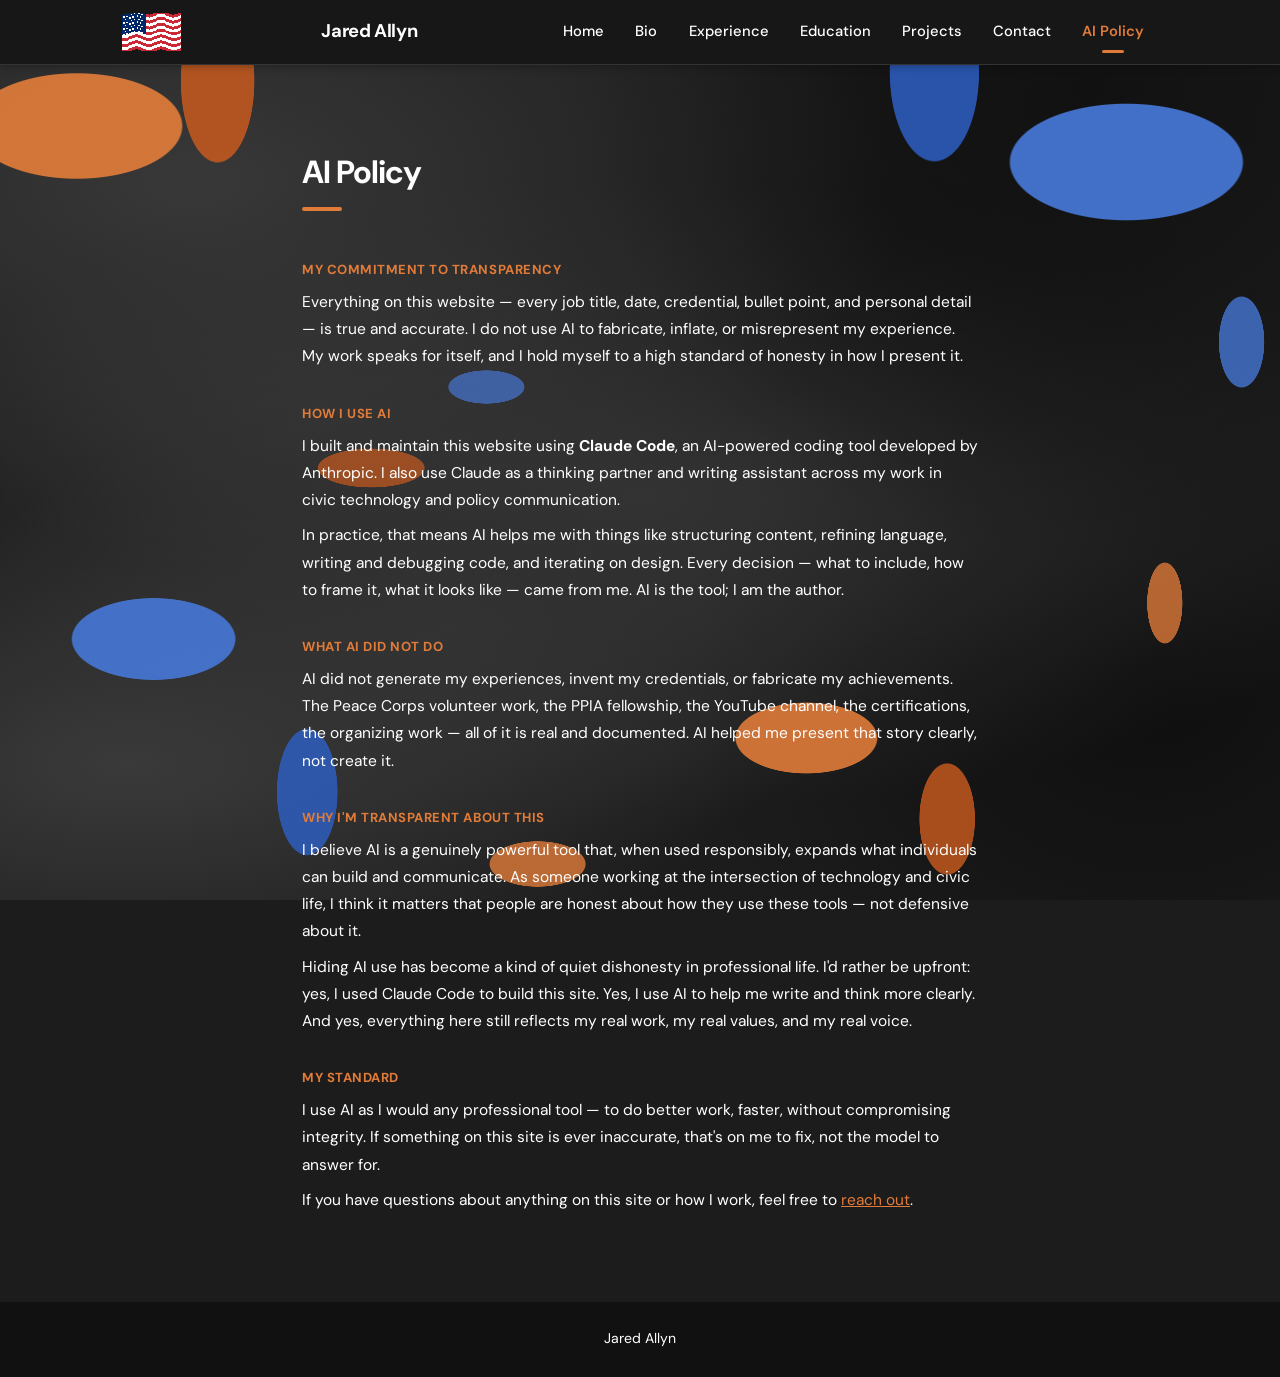
==== ai-policy.html @ b7c7c4d3 "Add files via upload" ====
<!DOCTYPE html>
<html lang="en">
<head>
  <meta charset="UTF-8" />
  <meta name="viewport" content="width=device-width, initial-scale=1.0" />
  <title>AI Policy &mdash; Jared Allyn</title>
  <link rel="stylesheet" href="styles/main.css" />
</head>
<body>

  <!-- ===== NAVBAR ===== -->
  <nav class="navbar" role="navigation" aria-label="Main navigation">
    <div class="navbar__inner">
      <canvas id="flagCanvas" width="120" height="78" style="height:38px;width:59px;image-rendering:pixelated;flex-shrink:0;margin-right:0.5rem;"></canvas><a class="navbar__logo" href="index.html">Jared Allyn</a>
      <div class="navbar__links">
        <a href="index.html">Home</a>
        <a href="bio.html">Bio</a>
        <a href="experience.html">Experience</a>
        <a href="education.html">Education</a>
        <a href="projects.html">Projects</a>
        <a href="contact.html">Contact</a>
        <a href="ai-policy.html">AI Policy</a>
      </div>
      <button class="navbar__hamburger" aria-label="Open menu" aria-expanded="false">
        <span></span><span></span><span></span>
      </button>
    </div>
    <div class="navbar__mobile">
      <a href="index.html">Home</a>
      <a href="bio.html">Bio</a>
      <a href="experience.html">Experience</a>
      <a href="education.html">Education</a>
      <a href="projects.html">Projects</a>
      <a href="contact.html">Contact</a>
      <a href="ai-policy.html">AI Policy</a>
    </div>
  </nav>

  <!-- ===== AI POLICY CONTENT ===== -->
  <section class="page-section">
    <div class="container" style="max-width: 740px;">

      <h1 class="section-title">AI Policy</h1>

      <div class="bio-content">

        <h2>My Commitment to Transparency</h2>
        <p>
          Everything on this website &mdash; every job title, date, credential, bullet point, and personal detail &mdash; is true and accurate. I do not use AI to fabricate, inflate, or misrepresent my experience. My work speaks for itself, and I hold myself to a high standard of honesty in how I present it.
        </p>

        <h2>How I Use AI</h2>
        <p>
          I built and maintain this website using <strong>Claude Code</strong>, an AI-powered coding tool developed by Anthropic. I also use Claude as a thinking partner and writing assistant across my work in civic technology and policy communication.
        </p>
        <p>
          In practice, that means AI helps me with things like structuring content, refining language, writing and debugging code, and iterating on design. Every decision &mdash; what to include, how to frame it, what it looks like &mdash; came from me. AI is the tool; I am the author.
        </p>

        <h2>What AI Did Not Do</h2>
        <p>
          AI did not generate my experiences, invent my credentials, or fabricate my achievements. The Peace Corps volunteer work, the PPIA fellowship, the YouTube channel, the certifications, the organizing work &mdash; all of it is real and documented. AI helped me present that story clearly, not create it.
        </p>

        <h2>Why I'm Transparent About This</h2>
        <p>
          I believe AI is a genuinely powerful tool that, when used responsibly, expands what individuals can build and communicate. As someone working at the intersection of technology and civic life, I think it matters that people are honest about how they use these tools &mdash; not defensive about it.
        </p>
        <p>
          Hiding AI use has become a kind of quiet dishonesty in professional life. I'd rather be upfront: yes, I used Claude Code to build this site. Yes, I use AI to help me write and think more clearly. And yes, everything here still reflects my real work, my real values, and my real voice.
        </p>

        <h2>My Standard</h2>
        <p>
          I use AI as I would any professional tool &mdash; to do better work, faster, without compromising integrity. If something on this site is ever inaccurate, that's on me to fix, not the model to answer for.
        </p>
        <p>
          If you have questions about anything on this site or how I work, feel free to <a href="contact.html" style="color: var(--orange); text-decoration: underline;">reach out</a>.
        </p>

      </div>
    </div>
  </section>

  <footer>
    <p>Jared Allyn</p>
  </footer>

  <script src="scripts/main.js"></script>
</body>
</html>
---- styles/main.css ----
/* =============================================
   JARED ALLYN — PERSONAL WEBSITE
   styles/main.css
   ============================================= */

@import url('https://fonts.googleapis.com/css2?family=DM+Sans:ital,opsz,wght@0,9..40,300;0,9..40,400;0,9..40,500;0,9..40,600;0,9..40,700;1,9..40,400&display=swap');

/* ---- Reset & Base ---- */
*, *::before, *::after {
  box-sizing: border-box;
  margin: 0;
  padding: 0;
}

:root {
  --white:       #FFFFFF;
  --gray-100:    #2A2A2A;
  --gray-200:    #333333;
  --gray-400:    #FFFFFF;
  --gray-600:    #FFFFFF;
  --gray-800:    #FFFFFF;
  --near-black:  #FFFFFF;
  --orange:      #E07B39;
  --orange-dark: #C4662A;
  --navy:        #A8C0E8;
  --navy-light:  #243659;
  --bg-base:     #1C1C1C;
  --bg-card:     #222222;
  --bg-nav:      #171717;
  --font:        'DM Sans', sans-serif;
  --radius:      10px;
  --shadow:      0 2px 16px rgba(0,0,0,0.35);
  --shadow-md:   0 4px 24px rgba(0,0,0,0.45);
  --transition:  0.2s ease;
  --max-width:   1100px;
}

html {
  scroll-behavior: smooth;
}

body {
  font-family: var(--font);
  background:
    /* orange paint splatters */
    radial-gradient(ellipse 190px 95px  at 6%  14%,  rgba(224,123,57,0.92) 0%, rgba(224,123,57,0.92) 55%, transparent 56%),
    radial-gradient(ellipse 70px 155px  at 17% 9%,   rgba(200,90,30,0.85)  0%, rgba(200,90,30,0.85)  52%, transparent 53%),
    radial-gradient(ellipse 130px 65px  at 63% 82%,  rgba(224,123,57,0.90) 0%, rgba(224,123,57,0.90) 54%, transparent 55%),
    radial-gradient(ellipse 55px 110px  at 74% 91%,  rgba(200,90,30,0.82)  0%, rgba(200,90,30,0.82)  50%, transparent 51%),
    radial-gradient(ellipse 95px 45px   at 42% 96%,  rgba(224,123,57,0.80) 0%, rgba(224,123,57,0.80) 50%, transparent 51%),
    radial-gradient(ellipse 35px 80px   at 91% 67%,  rgba(224,123,57,0.78) 0%, rgba(224,123,57,0.78) 50%, transparent 51%),
    radial-gradient(ellipse 110px 40px  at 29% 52%,  rgba(200,90,30,0.70)  0%, rgba(200,90,30,0.70)  48%, transparent 49%),
    /* blue paint splatters */
    radial-gradient(ellipse 210px 105px at 88% 18%,  rgba(70,120,215,0.92) 0%, rgba(70,120,215,0.92) 55%, transparent 56%),
    radial-gradient(ellipse 85px 170px  at 73% 8%,   rgba(45,95,195,0.85)  0%, rgba(45,95,195,0.85)  52%, transparent 53%),
    radial-gradient(ellipse 150px 75px  at 12% 71%,  rgba(70,120,215,0.90) 0%, rgba(70,120,215,0.90) 54%, transparent 55%),
    radial-gradient(ellipse 60px 125px  at 24% 88%,  rgba(45,95,195,0.82)  0%, rgba(45,95,195,0.82)  50%, transparent 51%),
    radial-gradient(ellipse 45px 90px   at 97% 38%,  rgba(70,120,215,0.78) 0%, rgba(70,120,215,0.78) 50%, transparent 51%),
    radial-gradient(ellipse 105px 50px  at 51% 3%,   rgba(45,95,195,0.75)  0%, rgba(45,95,195,0.75)  48%, transparent 49%),
    radial-gradient(ellipse 80px 35px   at 38% 43%,  rgba(70,120,215,0.68) 0%, rgba(70,120,215,0.68) 47%, transparent 48%),
    /* liquid gray base */
    radial-gradient(ellipse 80% 60%  at 15% 20%,  #383838 0%, transparent 70%),
    radial-gradient(ellipse 60% 80%  at 85% 10%,  #111111 0%, transparent 65%),
    radial-gradient(ellipse 90% 50%  at 50% 55%,  #333333 0%, transparent 70%),
    radial-gradient(ellipse 55% 70%  at 90% 75%,  #0e0e0e 0%, transparent 65%),
    radial-gradient(ellipse 70% 45%  at 10% 85%,  #3a3a3a 0%, transparent 68%),
    radial-gradient(ellipse 45% 60%  at 65% 30%,  #141414 0%, transparent 62%),
    radial-gradient(ellipse 60% 40%  at 35% 70%,  #303030 0%, transparent 65%),
    radial-gradient(ellipse 40% 55%  at 75% 50%,  #121212 0%, transparent 60%),
    radial-gradient(ellipse 50% 35%  at 25% 45%,  #2e2e2e 0%, transparent 58%),
    #1C1C1C;
  background-attachment: fixed;
  color: var(--near-black);
  line-height: 1.7;
  font-size: 1rem;
  min-height: 100vh;
  display: flex;
  flex-direction: column;
}

img { display: block; max-width: 100%; }
a  { color: inherit; text-decoration: none; }
ul { list-style: none; }

/* ---- Bounce-click Animation ---- */
@keyframes bounceClick {
  0%   { transform: scale(1); }
  30%  { transform: scale(0.88); }
  60%  { transform: scale(1.08); }
  80%  { transform: scale(0.97); }
  100% { transform: scale(1); }
}

.bounce-click {
  animation: bounceClick 0.35s cubic-bezier(0.36, 0.07, 0.19, 0.97) both;
}

/* =============================================
   NAVBAR
   ============================================= */
.navbar {
  position: sticky;
  top: 0;
  z-index: 1000;
  background: var(--bg-nav);
  border-bottom: 1px solid var(--gray-200);
  box-shadow: 0 1px 8px rgba(0,0,0,0.3);
}

.navbar__inner {
  max-width: var(--max-width);
  margin: 0 auto;
  padding: 0 2rem;
  height: 64px;
  display: flex;
  align-items: center;
  justify-content: space-between;
}

.navbar__logo {
  font-size: 1.15rem;
  font-weight: 700;
  color: var(--near-black);
  letter-spacing: -0.02em;
  transition: color var(--transition);
}
.navbar__logo:hover { color: var(--orange); }

.navbar__links {
  display: flex;
  gap: 0.25rem;
}

.navbar__links a {
  font-size: 0.92rem;
  font-weight: 500;
  color: var(--gray-600);
  padding: 0.45rem 0.85rem;
  border-radius: 6px;
  transition: color var(--transition), background var(--transition), transform 0.2s cubic-bezier(0.34, 1.56, 0.64, 1);
  position: relative;
  display: inline-block;
}

.navbar__links a:hover {
  color: var(--orange);
  background: rgba(224,123,57,0.07);
  transform: scale(1.12);
}

.navbar__links a.active {
  color: var(--orange);
  font-weight: 600;
}

.navbar__links a.active::after {
  content: '';
  position: absolute;
  bottom: -1px;
  left: 50%;
  transform: translateX(-50%);
  width: 22px;
  height: 2.5px;
  background: var(--orange);
  border-radius: 2px;
}

/* Hamburger (mobile) */
.navbar__hamburger {
  display: none;
  flex-direction: column;
  gap: 5px;
  cursor: pointer;
  padding: 4px;
  background: none;
  border: none;
}
.navbar__hamburger span {
  display: block;
  width: 24px;
  height: 2px;
  background: var(--gray-800);
  border-radius: 2px;
  transition: all 0.25s ease;
}

/* Mobile nav drawer */
.navbar__mobile {
  display: none;
  flex-direction: column;
  background: var(--bg-nav);
  border-top: 1px solid var(--gray-200);
  padding: 1rem 2rem 1.25rem;
  gap: 0.25rem;
}
.navbar__mobile.open { display: flex; }
.navbar__mobile a {
  font-size: 0.95rem;
  font-weight: 500;
  color: var(--gray-600);
  padding: 0.5rem 0.75rem;
  border-radius: 6px;
  transition: color var(--transition), background var(--transition);
}
.navbar__mobile a:hover,
.navbar__mobile a.active {
  color: var(--orange);
  background: rgba(224,123,57,0.07);
}

/* =============================================
   LAYOUT HELPERS
   ============================================= */
.container {
  max-width: var(--max-width);
  margin: 0 auto;
  padding: 0 2rem;
}

.page-section {
  padding: 5rem 0;
}

.section-title {
  font-size: 2rem;
  font-weight: 700;
  color: var(--near-black);
  margin-bottom: 3rem;
  letter-spacing: -0.03em;
  position: relative;
  display: inline-block;
}

.section-title::after {
  content: '';
  display: block;
  width: 40px;
  height: 3.5px;
  background: var(--orange);
  border-radius: 2px;
  margin-top: 0.5rem;
}

/* =============================================
   BUTTONS
   ============================================= */
.btn {
  display: inline-flex;
  align-items: center;
  gap: 0.5rem;
  padding: 0.7rem 1.6rem;
  border-radius: 8px;
  font-family: var(--font);
  font-size: 0.95rem;
  font-weight: 600;
  cursor: pointer;
  border: none;
  transition: background var(--transition), color var(--transition), box-shadow var(--transition), transform var(--transition);
  text-decoration: none;
}

.btn-primary {
  background: var(--orange);
  color: var(--white);
}
.btn-primary:hover {
  background: var(--orange-dark);
  box-shadow: 0 4px 16px rgba(224,123,57,0.35);
}

.btn-outline {
  background: transparent;
  color: var(--gray-800);
  border: 2px solid var(--gray-400);
}
.btn-outline:hover {
  background: var(--gray-200);
  color: var(--bg-base);
  border-color: var(--gray-200);
}

.btn-ghost {
  background: var(--bg-card);
  color: var(--gray-800);
}
.btn-ghost:hover {
  background: var(--gray-200);
}

/* =============================================
   FOOTER
   ============================================= */
footer {
  margin-top: auto;
  background: #111111;
  color: var(--gray-400);
  text-align: center;
  padding: 1.6rem 2rem;
  font-size: 0.88rem;
}
footer a {
  color: var(--orange);
  transition: opacity var(--transition);
}
footer a:hover { opacity: 0.8; }

/* =============================================
   HOME PAGE — index.html
   ============================================= */


.hero {
  background: transparent;
  padding: 6rem 0 5rem;
  text-align: center;
}

.hero__photo-wrap {
  margin: 0 auto 2rem;
  width: 270px;
  height: 270px;
  border-radius: 22px;
  overflow: hidden;
  border: 4px solid var(--white);
  box-shadow: 0 0 0 3px var(--orange), var(--shadow-md);
  background: var(--gray-200);
  cursor: pointer;
  transition: transform 0.3s cubic-bezier(0.34, 1.56, 0.64, 1), box-shadow 0.3s ease;
}

.hero__photo-wrap:hover {
  transform: scale(1.07);
  box-shadow: 0 0 0 3px var(--orange), 0 8px 32px rgba(0,0,0,0.55);
}

.hero__photo-wrap img {
  width: 100%;
  height: 100%;
  object-fit: cover;
}

.hero__photo-placeholder {
  width: 100%;
  height: 100%;
  display: flex;
  align-items: center;
  justify-content: center;
  background: var(--gray-200);
  color: var(--gray-400);
  font-size: 0.75rem;
  text-align: center;
  padding: 0.5rem;
}

.hero__name {
  font-size: clamp(2.2rem, 5vw, 3.4rem);
  font-weight: 700;
  color: var(--near-black);
  letter-spacing: -0.04em;
  line-height: 1.1;
  margin-bottom: 1rem;
}

.hero__subtitle {
  font-size: 1.05rem;
  color: #FFFFFF;
  max-width: 560px;
  margin: 0 auto 2.5rem;
  font-weight: 400;
  line-height: 1.6;
}

.hero__cta {
  display: flex;
  gap: 1rem;
  justify-content: center;
  flex-wrap: wrap;
}

/* Now Card */
.now-section {
  padding: 4rem 0 5rem;
}

.now-card {
  background: var(--bg-card);
  border: 1px solid var(--gray-200);
  border-radius: var(--radius);
  box-shadow: var(--shadow);
  padding: 2.5rem 2.5rem;
  max-width: 680px;
  margin: 0 auto;
}

.now-card__label {
  font-size: 0.78rem;
  font-weight: 700;
  letter-spacing: 0.1em;
  text-transform: uppercase;
  color: var(--orange);
  margin-bottom: 1.25rem;
}

.now-card__title {
  font-size: 1.4rem;
  font-weight: 700;
  color: var(--near-black);
  margin-bottom: 1.25rem;
  letter-spacing: -0.02em;
}

.now-card ul {
  display: flex;
  flex-direction: column;
  gap: 0.75rem;
}

.now-card li {
  display: flex;
  align-items: flex-start;
  gap: 0.75rem;
  color: #FFFFFF;
  font-size: 0.97rem;
}

.now-card li::before {
  content: '';
  flex-shrink: 0;
  width: 8px;
  height: 8px;
  border-radius: 50%;
  background: var(--orange);
  margin-top: 0.55rem;
}

/* =============================================
   BIO PAGE — bio.html
   ============================================= */
.bio-grid {
  display: grid;
  grid-template-columns: 240px 1fr;
  gap: 4rem;
  align-items: start;
}

.bio-photo-wrap {
  width: 100%;
  aspect-ratio: 1;
  border-radius: var(--radius);
  overflow: hidden;
  border: 3px solid var(--gray-200);
  box-shadow: var(--shadow);
  background: var(--gray-200);
  position: sticky;
  top: 88px;
}

.bio-photo-wrap img {
  width: 100%;
  height: 100%;
  object-fit: cover;
}

.bio-photo-placeholder {
  width: 100%;
  height: 100%;
  display: flex;
  align-items: center;
  justify-content: center;
  color: var(--gray-400);
  font-size: 0.8rem;
  text-align: center;
  padding: 1rem;
}

.bio-content h2 {
  font-size: 1.15rem;
  font-weight: 700;
  color: var(--orange);
  margin: 2rem 0 0.5rem;
  letter-spacing: 0.04em;
  text-transform: uppercase;
  font-size: 0.82rem;
}

.bio-content h2:first-child { margin-top: 0; }

.bio-content p {
  color: #FFFFFF;
  font-size: 0.97rem;
  margin-bottom: 0.5rem;
  line-height: 1.75;
}

/* =============================================
   EXPERIENCE & EDUCATION — timeline cards
   ============================================= */
.timeline {
  display: flex;
  flex-direction: column;
  gap: 0;
}

.timeline-entry {
  display: flex;
  gap: 1.5rem;
  padding: 2rem 0;
  border-bottom: 1px solid var(--gray-200);
}

.timeline-entry:last-child {
  border-bottom: none;
}

.timeline-logo {
  flex-shrink: 0;
  width: 48px;
  height: 48px;
  border-radius: 8px;
  background: #FFFFFF;
  border: 1px solid #DDDDDD;
  display: flex;
  align-items: center;
  justify-content: center;
  color: var(--gray-400);
  font-size: 0.65rem;
  font-weight: 600;
  text-align: center;
  margin-top: 2px;
  overflow: hidden;
}

.timeline-logo img {
  width: 100%;
  height: 100%;
  object-fit: contain;
  padding: 4px;
}

.timeline-body { flex: 1; }

.timeline-title {
  font-size: 1.05rem;
  font-weight: 700;
  color: var(--near-black);
  margin-bottom: 0.1rem;
}

.timeline-org {
  font-size: 0.95rem;
  font-weight: 500;
  color: var(--navy);
  margin-bottom: 0.25rem;
}

.timeline-meta {
  font-size: 0.84rem;
  color: var(--gray-400);
  margin-bottom: 0.85rem;
  display: flex;
  gap: 1rem;
  flex-wrap: wrap;
}

.timeline-bullets {
  display: flex;
  flex-direction: column;
  gap: 0.45rem;
  list-style: disc;
  padding-left: 1.1rem;
}

.timeline-bullets li {
  color: #FFFFFF;
  font-size: 0.93rem;
  line-height: 1.6;
}

/* =============================================
   PROJECTS PAGE — projects.html
   ============================================= */
.projects-grid {
  display: grid;
  grid-template-columns: repeat(2, 1fr);
  gap: 1.75rem;
}

.project-card {
  background: var(--bg-card);
  border: 1px solid var(--gray-200);
  border-radius: var(--radius);
  box-shadow: var(--shadow);
  padding: 2rem;
  display: flex;
  flex-direction: column;
  gap: 1rem;
  transition: box-shadow var(--transition), transform var(--transition);
}

.project-card:hover {
  box-shadow: var(--shadow-md);
  transform: translateY(-2px);
}

.project-card__title {
  font-size: 1.1rem;
  font-weight: 700;
  color: var(--near-black);
  letter-spacing: -0.01em;
}

.project-card__desc {
  font-size: 0.93rem;
  color: #FFFFFF;
  line-height: 1.65;
  flex: 1;
}

.project-card__tags {
  display: flex;
  flex-wrap: wrap;
  gap: 0.4rem;
}

.tag {
  font-size: 0.75rem;
  font-weight: 600;
  padding: 0.25rem 0.65rem;
  border-radius: 100px;
  background: rgba(224,123,57,0.1);
  color: var(--orange-dark);
  letter-spacing: 0.02em;
}

.tag.navy {
  background: rgba(27,42,74,0.1);
  color: var(--navy);
}

.project-card__footer {
  margin-top: 0.25rem;
}

/* =============================================
   CONTACT PAGE — contact.html
   ============================================= */
.contact-section {
  max-width: 560px;
  margin: 0 auto;
  text-align: center;
}

.contact-intro {
  font-size: 1.05rem;
  color: #FFFFFF;
  margin-bottom: 3rem;
  line-height: 1.7;
}

.contact-links {
  display: flex;
  flex-direction: column;
  gap: 1rem;
}

.contact-link-item {
  display: flex;
  align-items: center;
  gap: 1rem;
  background: var(--bg-card);
  border: 1px solid var(--gray-200);
  border-radius: var(--radius);
  padding: 1.1rem 1.5rem;
  font-weight: 600;
  color: var(--near-black);
  transition: background var(--transition), border-color var(--transition), box-shadow var(--transition);
  text-align: left;
}

.contact-link-item:hover {
  background: var(--gray-100);
  border-color: var(--orange);
  box-shadow: 0 2px 12px rgba(224,123,57,0.15);
  color: var(--orange);
}

.contact-link-icon {
  width: 40px;
  height: 40px;
  border-radius: 8px;
  display: flex;
  align-items: center;
  justify-content: center;
  flex-shrink: 0;
  font-size: 1.15rem;
}

.contact-link-icon.email   { background: rgba(224,123,57,0.12); }
.contact-link-icon.linkedin { background: rgba(0,119,181,0.12); }
.contact-link-icon.github  { background: rgba(36,41,47,0.08); }
.contact-link-icon.youtube { background: rgba(255,0,0,0.08); }

.contact-link-label {
  flex: 1;
}

.contact-link-label span {
  display: block;
  font-size: 0.78rem;
  font-weight: 400;
  color: var(--gray-400);
  margin-top: 0.1rem;
}

/* =============================================
   RESPONSIVE
   ============================================= */
@media (max-width: 768px) {
  .navbar__links { display: none; }
  .navbar__hamburger { display: flex; }

  .hero { padding: 4rem 0 3.5rem; }
  .hero__photo-wrap { width: 220px; height: 220px; border-radius: 18px; }

  .bio-grid {
    grid-template-columns: 1fr;
  }
  .bio-photo-wrap {
    width: 180px;
    position: static;
    border-radius: 50%;
    margin: 0 auto;
  }

  .projects-grid { grid-template-columns: 1fr; }

  .page-section { padding: 3.5rem 0; }

  .container { padding: 0 1.25rem; }

  .now-card { padding: 1.75rem; }

  .timeline-entry { gap: 1rem; }
  .timeline-logo { width: 40px; height: 40px; }
}

@media (max-width: 480px) {
  .hero__cta { flex-direction: column; align-items: center; }
  .hero__cta .btn { width: 100%; justify-content: center; max-width: 280px; }
  .contact-link-item { padding: 0.9rem 1.1rem; }
}
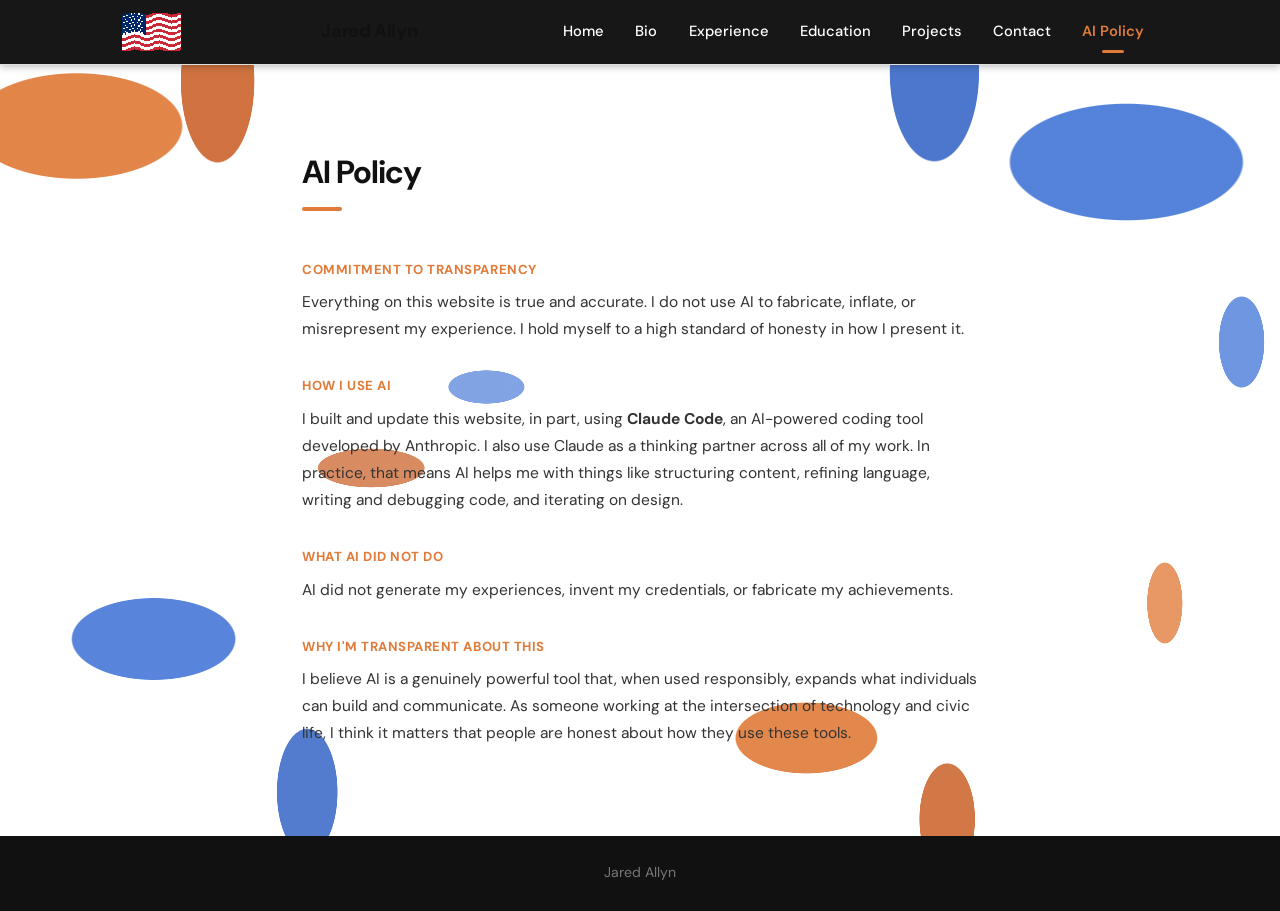
==== commit 9f8d84e8: "Add files via upload" ====
--- a/ai-policy.html
+++ b/ai-policy.html
@@ -44,38 +44,24 @@
 
       <div class="bio-content">
 
-        <h2>My Commitment to Transparency</h2>
+        <h2>Commitment to Transparency</h2>
         <p>
-          Everything on this website &mdash; every job title, date, credential, bullet point, and personal detail &mdash; is true and accurate. I do not use AI to fabricate, inflate, or misrepresent my experience. My work speaks for itself, and I hold myself to a high standard of honesty in how I present it.
+          Everything on this website is true and accurate. I do not use AI to fabricate, inflate, or misrepresent my experience. I hold myself to a high standard of honesty in how I present it.
         </p>
 
         <h2>How I Use AI</h2>
         <p>
-          I built and maintain this website using <strong>Claude Code</strong>, an AI-powered coding tool developed by Anthropic. I also use Claude as a thinking partner and writing assistant across my work in civic technology and policy communication.
-        </p>
-        <p>
-          In practice, that means AI helps me with things like structuring content, refining language, writing and debugging code, and iterating on design. Every decision &mdash; what to include, how to frame it, what it looks like &mdash; came from me. AI is the tool; I am the author.
+          I built and update this website, in part, using <strong>Claude Code</strong>, an AI-powered coding tool developed by Anthropic. I also use Claude as a thinking partner across all of my work. In practice, that means AI helps me with things like structuring content, refining language, writing and debugging code, and iterating on design.
         </p>
 
         <h2>What AI Did Not Do</h2>
         <p>
-          AI did not generate my experiences, invent my credentials, or fabricate my achievements. The Peace Corps volunteer work, the PPIA fellowship, the YouTube channel, the certifications, the organizing work &mdash; all of it is real and documented. AI helped me present that story clearly, not create it.
+          AI did not generate my experiences, invent my credentials, or fabricate my achievements.
         </p>
 
         <h2>Why I'm Transparent About This</h2>
         <p>
-          I believe AI is a genuinely powerful tool that, when used responsibly, expands what individuals can build and communicate. As someone working at the intersection of technology and civic life, I think it matters that people are honest about how they use these tools &mdash; not defensive about it.
-        </p>
-        <p>
-          Hiding AI use has become a kind of quiet dishonesty in professional life. I'd rather be upfront: yes, I used Claude Code to build this site. Yes, I use AI to help me write and think more clearly. And yes, everything here still reflects my real work, my real values, and my real voice.
-        </p>
-
-        <h2>My Standard</h2>
-        <p>
-          I use AI as I would any professional tool &mdash; to do better work, faster, without compromising integrity. If something on this site is ever inaccurate, that's on me to fix, not the model to answer for.
-        </p>
-        <p>
-          If you have questions about anything on this site or how I work, feel free to <a href="contact.html" style="color: var(--orange); text-decoration: underline;">reach out</a>.
+          I believe AI is a genuinely powerful tool that, when used responsibly, expands what individuals can build and communicate. As someone working at the intersection of technology and civic life, I think it matters that people are honest about how they use these tools.
         </p>
 
       </div>
--- a/styles/main.css
+++ b/styles/main.css
@@ -14,23 +14,23 @@
 
 :root {
   --white:       #FFFFFF;
-  --gray-100:    #2A2A2A;
-  --gray-200:    #333333;
-  --gray-400:    #FFFFFF;
-  --gray-600:    #FFFFFF;
-  --gray-800:    #FFFFFF;
-  --near-black:  #FFFFFF;
+  --gray-100:    #F0F0F0;
+  --gray-200:    #E0E0E0;
+  --gray-400:    #777777;
+  --gray-600:    #444444;
+  --gray-800:    #111111;
+  --near-black:  #111111;
   --orange:      #E07B39;
   --orange-dark: #C4662A;
-  --navy:        #A8C0E8;
+  --navy:        #2D5FBF;
   --navy-light:  #243659;
-  --bg-base:     #1C1C1C;
-  --bg-card:     #222222;
+  --bg-base:     #FFFFFF;
+  --bg-card:     #F8F8F8;
   --bg-nav:      #171717;
   --font:        'DM Sans', sans-serif;
   --radius:      10px;
-  --shadow:      0 2px 16px rgba(0,0,0,0.35);
-  --shadow-md:   0 4px 24px rgba(0,0,0,0.45);
+  --shadow:      0 2px 16px rgba(0,0,0,0.10);
+  --shadow-md:   0 4px 24px rgba(0,0,0,0.15);
   --transition:  0.2s ease;
   --max-width:   1100px;
 }
@@ -38,6 +38,35 @@
 html {
   scroll-behavior: smooth;
 }
+
+/*
+  SAVED GRAY BACKGROUND — restore by replacing the body background below:
+  background:
+    radial-gradient(ellipse 190px 95px  at 6%  14%,  rgba(224,123,57,0.92) 0%, rgba(224,123,57,0.92) 55%, transparent 56%),
+    radial-gradient(ellipse 70px 155px  at 17% 9%,   rgba(200,90,30,0.85)  0%, rgba(200,90,30,0.85)  52%, transparent 53%),
+    radial-gradient(ellipse 130px 65px  at 63% 82%,  rgba(224,123,57,0.90) 0%, rgba(224,123,57,0.90) 54%, transparent 55%),
+    radial-gradient(ellipse 55px 110px  at 74% 91%,  rgba(200,90,30,0.82)  0%, rgba(200,90,30,0.82)  50%, transparent 51%),
+    radial-gradient(ellipse 95px 45px   at 42% 96%,  rgba(224,123,57,0.80) 0%, rgba(224,123,57,0.80) 50%, transparent 51%),
+    radial-gradient(ellipse 35px 80px   at 91% 67%,  rgba(224,123,57,0.78) 0%, rgba(224,123,57,0.78) 50%, transparent 51%),
+    radial-gradient(ellipse 110px 40px  at 29% 52%,  rgba(200,90,30,0.70)  0%, rgba(200,90,30,0.70)  48%, transparent 49%),
+    radial-gradient(ellipse 210px 105px at 88% 18%,  rgba(70,120,215,0.92) 0%, rgba(70,120,215,0.92) 55%, transparent 56%),
+    radial-gradient(ellipse 85px 170px  at 73% 8%,   rgba(45,95,195,0.85)  0%, rgba(45,95,195,0.85)  52%, transparent 53%),
+    radial-gradient(ellipse 150px 75px  at 12% 71%,  rgba(70,120,215,0.90) 0%, rgba(70,120,215,0.90) 54%, transparent 55%),
+    radial-gradient(ellipse 60px 125px  at 24% 88%,  rgba(45,95,195,0.82)  0%, rgba(45,95,195,0.82)  50%, transparent 51%),
+    radial-gradient(ellipse 45px 90px   at 97% 38%,  rgba(70,120,215,0.78) 0%, rgba(70,120,215,0.78) 50%, transparent 51%),
+    radial-gradient(ellipse 105px 50px  at 51% 3%,   rgba(45,95,195,0.75)  0%, rgba(45,95,195,0.75)  48%, transparent 49%),
+    radial-gradient(ellipse 80px 35px   at 38% 43%,  rgba(70,120,215,0.68) 0%, rgba(70,120,215,0.68) 47%, transparent 48%),
+    radial-gradient(ellipse 80% 60%  at 15% 20%,  #383838 0%, transparent 70%),
+    radial-gradient(ellipse 60% 80%  at 85% 10%,  #111111 0%, transparent 65%),
+    radial-gradient(ellipse 90% 50%  at 50% 55%,  #333333 0%, transparent 70%),
+    radial-gradient(ellipse 55% 70%  at 90% 75%,  #0e0e0e 0%, transparent 65%),
+    radial-gradient(ellipse 70% 45%  at 10% 85%,  #3a3a3a 0%, transparent 68%),
+    radial-gradient(ellipse 45% 60%  at 65% 30%,  #141414 0%, transparent 62%),
+    radial-gradient(ellipse 60% 40%  at 35% 70%,  #303030 0%, transparent 65%),
+    radial-gradient(ellipse 40% 55%  at 75% 50%,  #121212 0%, transparent 60%),
+    radial-gradient(ellipse 50% 35%  at 25% 45%,  #2e2e2e 0%, transparent 58%),
+    #1C1C1C;
+*/
 
 body {
   font-family: var(--font);
@@ -58,17 +87,8 @@
     radial-gradient(ellipse 45px 90px   at 97% 38%,  rgba(70,120,215,0.78) 0%, rgba(70,120,215,0.78) 50%, transparent 51%),
     radial-gradient(ellipse 105px 50px  at 51% 3%,   rgba(45,95,195,0.75)  0%, rgba(45,95,195,0.75)  48%, transparent 49%),
     radial-gradient(ellipse 80px 35px   at 38% 43%,  rgba(70,120,215,0.68) 0%, rgba(70,120,215,0.68) 47%, transparent 48%),
-    /* liquid gray base */
-    radial-gradient(ellipse 80% 60%  at 15% 20%,  #383838 0%, transparent 70%),
-    radial-gradient(ellipse 60% 80%  at 85% 10%,  #111111 0%, transparent 65%),
-    radial-gradient(ellipse 90% 50%  at 50% 55%,  #333333 0%, transparent 70%),
-    radial-gradient(ellipse 55% 70%  at 90% 75%,  #0e0e0e 0%, transparent 65%),
-    radial-gradient(ellipse 70% 45%  at 10% 85%,  #3a3a3a 0%, transparent 68%),
-    radial-gradient(ellipse 45% 60%  at 65% 30%,  #141414 0%, transparent 62%),
-    radial-gradient(ellipse 60% 40%  at 35% 70%,  #303030 0%, transparent 65%),
-    radial-gradient(ellipse 40% 55%  at 75% 50%,  #121212 0%, transparent 60%),
-    radial-gradient(ellipse 50% 35%  at 25% 45%,  #2e2e2e 0%, transparent 58%),
-    #1C1C1C;
+    /* white base */
+    #FFFFFF;
   background-attachment: fixed;
   color: var(--near-black);
   line-height: 1.7;
@@ -134,7 +154,7 @@
 .navbar__links a {
   font-size: 0.92rem;
   font-weight: 500;
-  color: var(--gray-600);
+  color: #FFFFFF;
   padding: 0.45rem 0.85rem;
   border-radius: 6px;
   transition: color var(--transition), background var(--transition), transform 0.2s cubic-bezier(0.34, 1.56, 0.64, 1);
@@ -179,7 +199,7 @@
   display: block;
   width: 24px;
   height: 2px;
-  background: var(--gray-800);
+  background: #FFFFFF;
   border-radius: 2px;
   transition: all 0.25s ease;
 }
@@ -197,7 +217,7 @@
 .navbar__mobile a {
   font-size: 0.95rem;
   font-weight: 500;
-  color: var(--gray-600);
+  color: #FFFFFF;
   padding: 0.5rem 0.75rem;
   border-radius: 6px;
   transition: color var(--transition), background var(--transition);
@@ -275,7 +295,7 @@
 }
 .btn-outline:hover {
   background: var(--gray-200);
-  color: var(--bg-base);
+  color: #111111;
   border-color: var(--gray-200);
 }
 
@@ -363,7 +383,7 @@
 
 .hero__subtitle {
   font-size: 1.05rem;
-  color: #FFFFFF;
+  color: #333333;
   max-width: 560px;
   margin: 0 auto 2.5rem;
   font-weight: 400;
@@ -419,7 +439,7 @@
   display: flex;
   align-items: flex-start;
   gap: 0.75rem;
-  color: #FFFFFF;
+  color: #333333;
   font-size: 0.97rem;
 }
 
@@ -486,7 +506,7 @@
 .bio-content h2:first-child { margin-top: 0; }
 
 .bio-content p {
-  color: #FFFFFF;
+  color: #333333;
   font-size: 0.97rem;
   margin-bottom: 0.5rem;
   line-height: 1.75;
@@ -571,7 +591,7 @@
 }
 
 .timeline-bullets li {
-  color: #FFFFFF;
+  color: #333333;
   font-size: 0.93rem;
   line-height: 1.6;
 }
@@ -611,7 +631,7 @@
 
 .project-card__desc {
   font-size: 0.93rem;
-  color: #FFFFFF;
+  color: #333333;
   line-height: 1.65;
   flex: 1;
 }
@@ -652,7 +672,7 @@
 
 .contact-intro {
   font-size: 1.05rem;
-  color: #FFFFFF;
+  color: #333333;
   margin-bottom: 3rem;
   line-height: 1.7;
 }
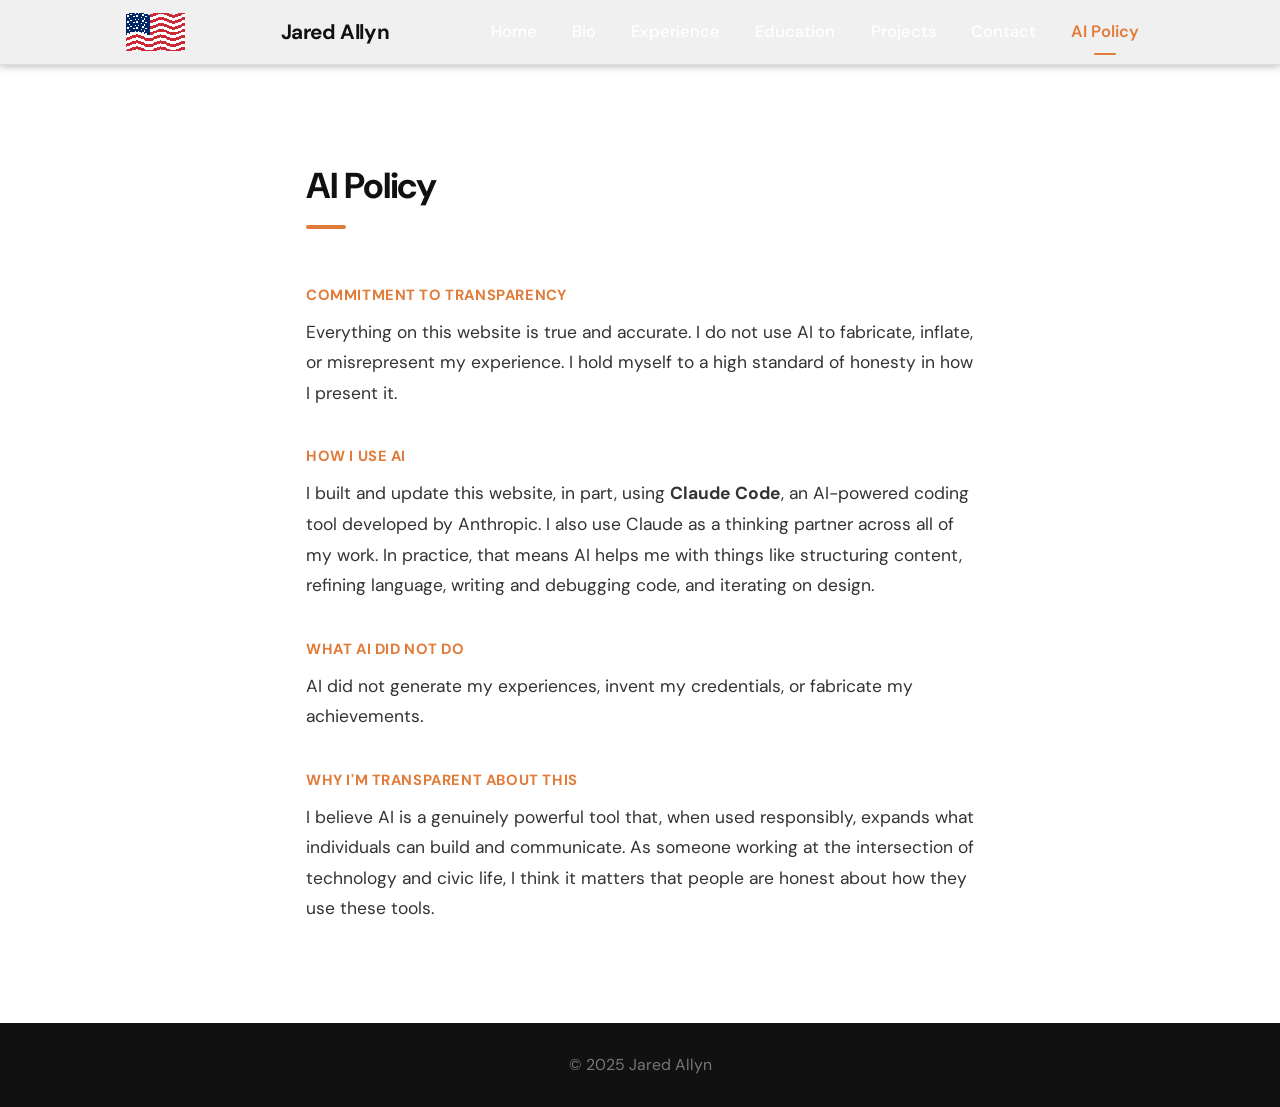
==== commit c6b4a4b4: "Add files via upload" ====
--- a/ai-policy.html
+++ b/ai-policy.html
@@ -69,7 +69,7 @@
   </section>
 
   <footer>
-    <p>Jared Allyn</p>
+    <p>&copy; 2025 Jared Allyn</p>
   </footer>
 
   <script src="scripts/main.js"></script>
--- a/styles/main.css
+++ b/styles/main.css
@@ -26,7 +26,7 @@
   --navy-light:  #243659;
   --bg-base:     #FFFFFF;
   --bg-card:     #F8F8F8;
-  --bg-nav:      #171717;
+  --bg-nav:      #F0F0F0;
   --font:        'DM Sans', sans-serif;
   --radius:      10px;
   --shadow:      0 2px 16px rgba(0,0,0,0.10);
@@ -37,62 +37,15 @@
 
 html {
   scroll-behavior: smooth;
-}
-
-/*
-  SAVED GRAY BACKGROUND — restore by replacing the body background below:
-  background:
-    radial-gradient(ellipse 190px 95px  at 6%  14%,  rgba(224,123,57,0.92) 0%, rgba(224,123,57,0.92) 55%, transparent 56%),
-    radial-gradient(ellipse 70px 155px  at 17% 9%,   rgba(200,90,30,0.85)  0%, rgba(200,90,30,0.85)  52%, transparent 53%),
-    radial-gradient(ellipse 130px 65px  at 63% 82%,  rgba(224,123,57,0.90) 0%, rgba(224,123,57,0.90) 54%, transparent 55%),
-    radial-gradient(ellipse 55px 110px  at 74% 91%,  rgba(200,90,30,0.82)  0%, rgba(200,90,30,0.82)  50%, transparent 51%),
-    radial-gradient(ellipse 95px 45px   at 42% 96%,  rgba(224,123,57,0.80) 0%, rgba(224,123,57,0.80) 50%, transparent 51%),
-    radial-gradient(ellipse 35px 80px   at 91% 67%,  rgba(224,123,57,0.78) 0%, rgba(224,123,57,0.78) 50%, transparent 51%),
-    radial-gradient(ellipse 110px 40px  at 29% 52%,  rgba(200,90,30,0.70)  0%, rgba(200,90,30,0.70)  48%, transparent 49%),
-    radial-gradient(ellipse 210px 105px at 88% 18%,  rgba(70,120,215,0.92) 0%, rgba(70,120,215,0.92) 55%, transparent 56%),
-    radial-gradient(ellipse 85px 170px  at 73% 8%,   rgba(45,95,195,0.85)  0%, rgba(45,95,195,0.85)  52%, transparent 53%),
-    radial-gradient(ellipse 150px 75px  at 12% 71%,  rgba(70,120,215,0.90) 0%, rgba(70,120,215,0.90) 54%, transparent 55%),
-    radial-gradient(ellipse 60px 125px  at 24% 88%,  rgba(45,95,195,0.82)  0%, rgba(45,95,195,0.82)  50%, transparent 51%),
-    radial-gradient(ellipse 45px 90px   at 97% 38%,  rgba(70,120,215,0.78) 0%, rgba(70,120,215,0.78) 50%, transparent 51%),
-    radial-gradient(ellipse 105px 50px  at 51% 3%,   rgba(45,95,195,0.75)  0%, rgba(45,95,195,0.75)  48%, transparent 49%),
-    radial-gradient(ellipse 80px 35px   at 38% 43%,  rgba(70,120,215,0.68) 0%, rgba(70,120,215,0.68) 47%, transparent 48%),
-    radial-gradient(ellipse 80% 60%  at 15% 20%,  #383838 0%, transparent 70%),
-    radial-gradient(ellipse 60% 80%  at 85% 10%,  #111111 0%, transparent 65%),
-    radial-gradient(ellipse 90% 50%  at 50% 55%,  #333333 0%, transparent 70%),
-    radial-gradient(ellipse 55% 70%  at 90% 75%,  #0e0e0e 0%, transparent 65%),
-    radial-gradient(ellipse 70% 45%  at 10% 85%,  #3a3a3a 0%, transparent 68%),
-    radial-gradient(ellipse 45% 60%  at 65% 30%,  #141414 0%, transparent 62%),
-    radial-gradient(ellipse 60% 40%  at 35% 70%,  #303030 0%, transparent 65%),
-    radial-gradient(ellipse 40% 55%  at 75% 50%,  #121212 0%, transparent 60%),
-    radial-gradient(ellipse 50% 35%  at 25% 45%,  #2e2e2e 0%, transparent 58%),
-    #1C1C1C;
-*/
+  font-size: 18px;
+}
 
 body {
   font-family: var(--font);
-  background:
-    /* orange paint splatters */
-    radial-gradient(ellipse 190px 95px  at 6%  14%,  rgba(224,123,57,0.92) 0%, rgba(224,123,57,0.92) 55%, transparent 56%),
-    radial-gradient(ellipse 70px 155px  at 17% 9%,   rgba(200,90,30,0.85)  0%, rgba(200,90,30,0.85)  52%, transparent 53%),
-    radial-gradient(ellipse 130px 65px  at 63% 82%,  rgba(224,123,57,0.90) 0%, rgba(224,123,57,0.90) 54%, transparent 55%),
-    radial-gradient(ellipse 55px 110px  at 74% 91%,  rgba(200,90,30,0.82)  0%, rgba(200,90,30,0.82)  50%, transparent 51%),
-    radial-gradient(ellipse 95px 45px   at 42% 96%,  rgba(224,123,57,0.80) 0%, rgba(224,123,57,0.80) 50%, transparent 51%),
-    radial-gradient(ellipse 35px 80px   at 91% 67%,  rgba(224,123,57,0.78) 0%, rgba(224,123,57,0.78) 50%, transparent 51%),
-    radial-gradient(ellipse 110px 40px  at 29% 52%,  rgba(200,90,30,0.70)  0%, rgba(200,90,30,0.70)  48%, transparent 49%),
-    /* blue paint splatters */
-    radial-gradient(ellipse 210px 105px at 88% 18%,  rgba(70,120,215,0.92) 0%, rgba(70,120,215,0.92) 55%, transparent 56%),
-    radial-gradient(ellipse 85px 170px  at 73% 8%,   rgba(45,95,195,0.85)  0%, rgba(45,95,195,0.85)  52%, transparent 53%),
-    radial-gradient(ellipse 150px 75px  at 12% 71%,  rgba(70,120,215,0.90) 0%, rgba(70,120,215,0.90) 54%, transparent 55%),
-    radial-gradient(ellipse 60px 125px  at 24% 88%,  rgba(45,95,195,0.82)  0%, rgba(45,95,195,0.82)  50%, transparent 51%),
-    radial-gradient(ellipse 45px 90px   at 97% 38%,  rgba(70,120,215,0.78) 0%, rgba(70,120,215,0.78) 50%, transparent 51%),
-    radial-gradient(ellipse 105px 50px  at 51% 3%,   rgba(45,95,195,0.75)  0%, rgba(45,95,195,0.75)  48%, transparent 49%),
-    radial-gradient(ellipse 80px 35px   at 38% 43%,  rgba(70,120,215,0.68) 0%, rgba(70,120,215,0.68) 47%, transparent 48%),
-    /* white base */
-    #FFFFFF;
-  background-attachment: fixed;
+  background: #FFFFFF;
   color: var(--near-black);
   line-height: 1.7;
-  font-size: 1rem;
+  font-size: 1.08rem;
   min-height: 100vh;
   display: flex;
   flex-direction: column;
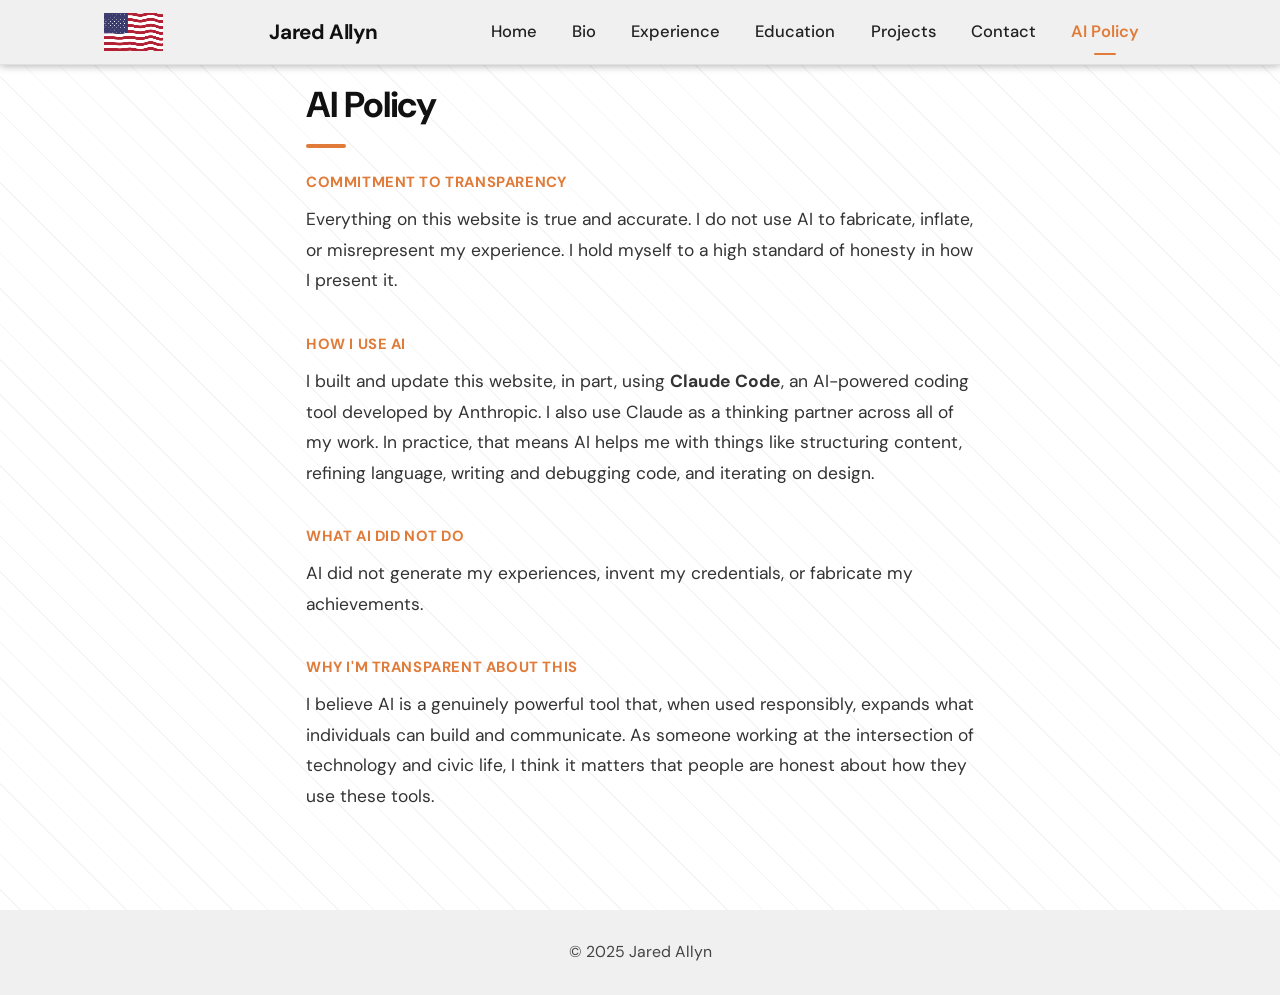
==== commit 899ca899: "Add files via upload" ====
--- a/ai-policy.html
+++ b/ai-policy.html
@@ -1,4 +1,4 @@
-<!DOCTYPE html>
+﻿<!DOCTYPE html>
 <html lang="en">
 <head>
   <meta charset="UTF-8" />
@@ -11,7 +11,7 @@
   <!-- ===== NAVBAR ===== -->
   <nav class="navbar" role="navigation" aria-label="Main navigation">
     <div class="navbar__inner">
-      <canvas id="flagCanvas" width="120" height="78" style="height:38px;width:59px;image-rendering:pixelated;flex-shrink:0;margin-right:0.5rem;"></canvas><a class="navbar__logo" href="index.html">Jared Allyn</a>
+      <canvas id="flagCanvas" width="240" height="156" style="height:38px;width:59px;flex-shrink:0;margin-right:0.5rem;"></canvas><a class="navbar__logo" href="index.html">Jared Allyn</a>
       <div class="navbar__links">
         <a href="index.html">Home</a>
         <a href="bio.html">Bio</a>
@@ -75,3 +75,4 @@
   <script src="scripts/main.js"></script>
 </body>
 </html>
+
--- a/styles/main.css
+++ b/styles/main.css
@@ -42,7 +42,14 @@
 
 body {
   font-family: var(--font);
-  background: #FFFFFF;
+  background-color: #FFFFFF;
+  background-image: repeating-linear-gradient(
+    45deg,
+    transparent,
+    transparent 24px,
+    rgba(0,0,0,0.045) 24px,
+    rgba(0,0,0,0.045) 25px
+  );
   color: var(--near-black);
   line-height: 1.7;
   font-size: 1.08rem;
@@ -83,7 +90,7 @@
 .navbar__inner {
   max-width: var(--max-width);
   margin: 0 auto;
-  padding: 0 2rem;
+  padding: 0 2rem 0 0.75rem;
   height: 64px;
   display: flex;
   align-items: center;
@@ -107,7 +114,7 @@
 .navbar__links a {
   font-size: 0.92rem;
   font-weight: 500;
-  color: #FFFFFF;
+  color: #222222;
   padding: 0.45rem 0.85rem;
   border-radius: 6px;
   transition: color var(--transition), background var(--transition), transform 0.2s cubic-bezier(0.34, 1.56, 0.64, 1);
@@ -170,7 +177,7 @@
 .navbar__mobile a {
   font-size: 0.95rem;
   font-weight: 500;
-  color: #FFFFFF;
+  color: #222222;
   padding: 0.5rem 0.75rem;
   border-radius: 6px;
   transition: color var(--transition), background var(--transition);
@@ -191,14 +198,14 @@
 }
 
 .page-section {
-  padding: 5rem 0;
+  padding: 0.5rem 0 5rem;
 }
 
 .section-title {
   font-size: 2rem;
   font-weight: 700;
   color: var(--near-black);
-  margin-bottom: 3rem;
+  margin-bottom: 1.25rem;
   letter-spacing: -0.03em;
   position: relative;
   display: inline-block;
@@ -265,8 +272,8 @@
    ============================================= */
 footer {
   margin-top: auto;
-  background: #111111;
-  color: var(--gray-400);
+  background: var(--bg-nav);
+  color: var(--gray-600);
   text-align: center;
   padding: 1.6rem 2rem;
   font-size: 0.88rem;
@@ -284,12 +291,18 @@
 
 .hero {
   background: transparent;
-  padding: 6rem 0 5rem;
+  padding: 3.5rem 0 4rem;
   text-align: center;
 }
 
+.hero__photo-outer {
+  position: relative;
+  display: inline-block;
+  margin: 0 auto 2rem;
+}
+
 .hero__photo-wrap {
-  margin: 0 auto 2rem;
+  position: relative;
   width: 270px;
   height: 270px;
   border-radius: 22px;
@@ -304,6 +317,81 @@
 .hero__photo-wrap:hover {
   transform: scale(1.07);
   box-shadow: 0 0 0 3px var(--orange), 0 8px 32px rgba(0,0,0,0.55);
+}
+
+@keyframes duckieBob {
+  0%, 100% { transform: translateY(0); }
+  50%       { transform: translateY(-6px); }
+}
+
+@keyframes quackPop {
+  0%   { transform: translateY(-50%) scale(0.5); opacity: 0; }
+  60%  { transform: translateY(-50%) scale(1.1); opacity: 1; }
+  100% { transform: translateY(-50%) scale(1);   opacity: 1; }
+}
+
+.hero__duck-wrap {
+  position: absolute;
+  top: 10px;
+  right: -8px;
+  transform: translateY(-50%);
+  z-index: 10;
+}
+
+.hero__duckie {
+  display: block;
+  image-rendering: pixelated;
+  image-rendering: crisp-edges;
+  cursor: pointer;
+  animation: duckieBob 2s ease-in-out infinite;
+  filter: drop-shadow(0 2px 6px rgba(0,0,0,0.28));
+}
+
+.hero__quack {
+  position: absolute;
+  top: 50%;
+  left: calc(100% + 8px);
+  transform: translateY(-50%) scale(0);
+  transform-origin: left center;
+  background: #fff;
+  border: 2px solid var(--near-black);
+  border-radius: 12px;
+  padding: 0.3rem 0.75rem;
+  font-size: 0.85rem;
+  font-weight: 700;
+  color: var(--near-black);
+  white-space: nowrap;
+  pointer-events: none;
+  opacity: 0;
+  z-index: 20;
+  box-shadow: 0 2px 8px rgba(0,0,0,0.15);
+}
+
+/* tail pointing left toward the duck */
+.hero__quack::after {
+  content: '';
+  position: absolute;
+  top: 50%;
+  left: -8px;
+  transform: translateY(-50%);
+  border-top: 6px solid transparent;
+  border-bottom: 6px solid transparent;
+  border-right: 8px solid var(--near-black);
+}
+.hero__quack::before {
+  content: '';
+  position: absolute;
+  top: 50%;
+  left: -5px;
+  transform: translateY(-50%);
+  border-top: 5px solid transparent;
+  border-bottom: 5px solid transparent;
+  border-right: 7px solid #fff;
+  z-index: 1;
+}
+
+.hero__quack.show {
+  animation: quackPop 0.28s cubic-bezier(0.34,1.56,0.64,1) forwards;
 }
 
 .hero__photo-wrap img {
@@ -466,87 +554,330 @@
 }
 
 /* =============================================
-   EXPERIENCE & EDUCATION — timeline cards
-   ============================================= */
-.timeline {
+   VERTICAL TIMELINE — zigzag bubbles
+   ============================================= */
+.vtimeline {
+  position: relative;
+  padding: 0.75rem 0 3rem;
+}
+
+/* Center vertical line */
+.vtimeline::before {
+  content: '';
+  position: absolute;
+  left: 50%;
+  transform: translateX(-50%);
+  top: 0;
+  bottom: 0;
+  width: 2px;
+  background: linear-gradient(to bottom, var(--orange) 0%, rgba(224,123,57,0.12) 100%);
+  border-radius: 2px;
+}
+
+/* NOW pill centered on line */
+.vtimeline__now {
+  position: absolute;
+  left: 50%;
+  transform: translateX(-50%);
+  top: -0.8rem;
+  background: var(--orange);
+  color: #fff;
+  font-size: 0.65rem;
+  font-weight: 700;
+  letter-spacing: 0.1em;
+  text-transform: uppercase;
+  padding: 0.22rem 0.65rem;
+  border-radius: 100px;
+  white-space: nowrap;
+  z-index: 3;
+}
+
+/* Hover hint */
+.vtimeline-hint {
+  text-align: center;
+  font-size: 0.8rem;
+  color: var(--gray-400);
+  font-style: italic;
+  margin-bottom: 1rem;
+  letter-spacing: 0.01em;
+}
+
+/* Each entry — min-height matches bubble diameter */
+.vtimeline-entry {
+  position: relative;
+  min-height: 250px;
+  display: flex;
+  align-items: center;
+  margin-bottom: 0.5rem;
+}
+
+/* Dot on center line */
+.vtimeline-entry::before {
+  content: '';
+  position: absolute;
+  left: 50%;
+  top: 50%;
+  transform: translate(-50%, -50%);
+  width: 14px;
+  height: 14px;
+  border-radius: 50%;
+  background: var(--orange);
+  border: 3px solid #fff;
+  box-shadow: 0 0 0 2px var(--orange);
+  z-index: 2;
+}
+
+/* LEFT: bubble on left, tooltip appears on right */
+.vtimeline-entry--left .vtimeline-card {
+  position: absolute;
+  right: calc(50% + 26px);
+}
+.vtimeline-entry--left .vtimeline-tooltip {
+  position: absolute;
+  left: calc(50% + 26px);
+  max-width: 280px;
+  transform: translateX(-10px);
+}
+
+/* RIGHT: bubble on right, tooltip appears on left */
+.vtimeline-entry--right .vtimeline-card {
+  position: absolute;
+  left: calc(50% + 26px);
+}
+.vtimeline-entry--right .vtimeline-tooltip {
+  position: absolute;
+  right: calc(50% + 26px);
+  max-width: 280px;
+  text-align: right;
+  transform: translateX(10px);
+}
+
+/* ---- Bubble circle ---- */
+.vtimeline-card {
+  width: 230px;
+  height: 230px;
+  border-radius: 50%;
   display: flex;
   flex-direction: column;
-  gap: 0;
-}
-
-.timeline-entry {
-  display: flex;
-  gap: 1.5rem;
-  padding: 2rem 0;
-  border-bottom: 1px solid var(--gray-200);
-}
-
-.timeline-entry:last-child {
-  border-bottom: none;
-}
-
-.timeline-logo {
+  align-items: center;
+  justify-content: center;
+  text-align: center;
+  padding: 1.4rem;
+  overflow: hidden;
+  background: radial-gradient(circle at 38% 30%, rgba(255,255,255,0.98) 0%, rgba(230,241,255,0.88) 100%);
+  border: 2px solid rgba(224,123,57,0.25);
+  box-shadow:
+    0 6px 28px rgba(0,0,0,0.09),
+    inset 0 3px 8px rgba(255,255,255,0.9),
+    inset 0 -2px 5px rgba(0,0,0,0.04);
+  transition: box-shadow 0.25s ease, transform 0.25s ease, border-color 0.25s ease;
   flex-shrink: 0;
-  width: 48px;
-  height: 48px;
-  border-radius: 8px;
-  background: #FFFFFF;
-  border: 1px solid #DDDDDD;
+  cursor: default;
+  z-index: 1;
+}
+
+.vtimeline-entry:hover .vtimeline-card {
+  box-shadow:
+    0 12px 40px rgba(224,123,57,0.28),
+    inset 0 3px 8px rgba(255,255,255,0.9);
+  border-color: rgba(224,123,57,0.6);
+  transform: scale(1.07);
+}
+
+.vtimeline-card__header {
+  display: flex;
+  flex-direction: column;
+  align-items: center;
+}
+
+.vtimeline-card__logo {
+  width: 42px;
+  height: 42px;
+  border-radius: 50%;
+  background: #fff;
+  border: 1.5px solid rgba(0,0,0,0.08);
+  overflow: hidden;
   display: flex;
   align-items: center;
   justify-content: center;
-  color: var(--gray-400);
-  font-size: 0.65rem;
-  font-weight: 600;
-  text-align: center;
-  margin-top: 2px;
-  overflow: hidden;
-}
-
-.timeline-logo img {
+  box-shadow: 0 2px 6px rgba(0,0,0,0.1);
+  margin-bottom: 0.5rem;
+  flex-shrink: 0;
+}
+
+.vtimeline-card__logo img {
   width: 100%;
   height: 100%;
   object-fit: contain;
-  padding: 4px;
-}
-
-.timeline-body { flex: 1; }
-
-.timeline-title {
-  font-size: 1.05rem;
+  padding: 6px;
+}
+
+.vtimeline-card__title {
+  font-size: 0.85rem;
   font-weight: 700;
   color: var(--near-black);
-  margin-bottom: 0.1rem;
-}
-
-.timeline-org {
-  font-size: 0.95rem;
-  font-weight: 500;
-  color: var(--navy);
-  margin-bottom: 0.25rem;
-}
-
-.timeline-meta {
-  font-size: 0.84rem;
+  line-height: 1.3;
+  margin-bottom: 0.2rem;
+}
+
+.vtimeline-card__org {
+  font-size: 0.78rem;
+  color: var(--orange);
+  font-weight: 600;
+  line-height: 1.3;
+}
+
+.vtimeline-card__date {
+  font-size: 0.72rem;
   color: var(--gray-400);
-  margin-bottom: 0.85rem;
-  display: flex;
+  margin-top: 0.25rem;
+  line-height: 1.3;
+}
+
+/* hide old elements not used in circles */
+.vtimeline-card__bullets,
+.vtimeline-card__location,
+.vtimeline-date { display: none; }
+
+/* ---- Hover tooltip ---- */
+.vtimeline-tooltip {
+  opacity: 0;
+  pointer-events: none;
+  transition: opacity 0.22s ease, transform 0.22s ease;
+}
+
+.vtimeline-entry:hover .vtimeline-tooltip {
+  opacity: 1;
+  pointer-events: auto;
+  transform: translateX(0) !important;
+}
+
+.vtimeline-tooltip__list {
+  list-style: none;
+  padding: 0;
+  margin: 0;
+  display: flex;
+  flex-direction: column;
+  gap: 0.55rem;
+}
+
+.vtimeline-tooltip__list li {
+  font-size: 0.8rem;
+  color: var(--gray-800);
+  line-height: 1.55;
+  padding-left: 1rem;
+  position: relative;
+}
+
+.vtimeline-tooltip__list li::before {
+  content: '●';
+  color: var(--orange);
+  font-size: 0.5rem;
+  position: absolute;
+  left: 0;
+  top: 0.3rem;
+}
+
+/* Right-side tooltip: flip bullet to right */
+.vtimeline-entry--right .vtimeline-tooltip__list li {
+  padding-left: 0;
+  padding-right: 1rem;
+}
+.vtimeline-entry--right .vtimeline-tooltip__list li::before {
+  left: auto;
+  right: 0;
+}
+
+/* Mobile — stack everything */
+@media (max-width: 700px) {
+  .vtimeline::before { left: 10px; transform: none; }
+  .vtimeline__now { left: 0; transform: none; }
+
+  .vtimeline-entry {
+    flex-direction: column;
+    align-items: flex-start;
+    padding-left: 36px;
+    min-height: auto;
+    margin-bottom: 1.5rem;
+  }
+  .vtimeline-entry::before {
+    left: 3px;
+    top: 115px;
+    transform: translateY(-50%);
+  }
+  .vtimeline-entry--left .vtimeline-card,
+  .vtimeline-entry--right .vtimeline-card {
+    position: static;
+    margin-bottom: 0.75rem;
+  }
+  .vtimeline-entry--left .vtimeline-tooltip,
+  .vtimeline-entry--right .vtimeline-tooltip {
+    position: static;
+    opacity: 1;
+    transform: none !important;
+    pointer-events: auto;
+    text-align: left;
+    max-width: 100%;
+  }
+  .vtimeline-entry--right .vtimeline-tooltip__list li {
+    padding-left: 1rem;
+    padding-right: 0;
+  }
+  .vtimeline-entry--right .vtimeline-tooltip__list li::before {
+    left: 0; right: auto;
+  }
+}
+
+/* =============================================
+   CERTIFICATIONS LIST
+   ============================================= */
+.cert-list {
+  display: flex;
+  flex-direction: column;
+  gap: 0.75rem;
+}
+
+.cert-item {
+  display: flex;
+  align-items: center;
   gap: 1rem;
-  flex-wrap: wrap;
-}
-
-.timeline-bullets {
-  display: flex;
-  flex-direction: column;
-  gap: 0.45rem;
-  list-style: disc;
-  padding-left: 1.1rem;
-}
-
-.timeline-bullets li {
-  color: #333333;
-  font-size: 0.93rem;
-  line-height: 1.6;
+  padding: 0.85rem 1.25rem;
+  background: linear-gradient(145deg, #ffffff, #f7f9ff);
+  border: 1.5px solid rgba(0,0,0,0.07);
+  border-radius: 14px;
+  box-shadow: 0 2px 8px rgba(0,0,0,0.05);
+}
+
+.cert-logo {
+  width: 32px;
+  height: 32px;
+  border-radius: 8px;
+  overflow: hidden;
+  flex-shrink: 0;
+  background: #fff;
+  border: 1px solid var(--gray-200);
+  display: flex;
+  align-items: center;
+  justify-content: center;
+}
+
+.cert-logo img {
+  width: 100%;
+  height: 100%;
+  object-fit: contain;
+  padding: 3px;
+}
+
+.cert-title {
+  font-size: 0.92rem;
+  font-weight: 600;
+  color: var(--near-black);
+}
+
+.cert-org {
+  font-size: 0.78rem;
+  color: var(--gray-400);
+  margin-top: 0.1rem;
 }
 
 /* =============================================
